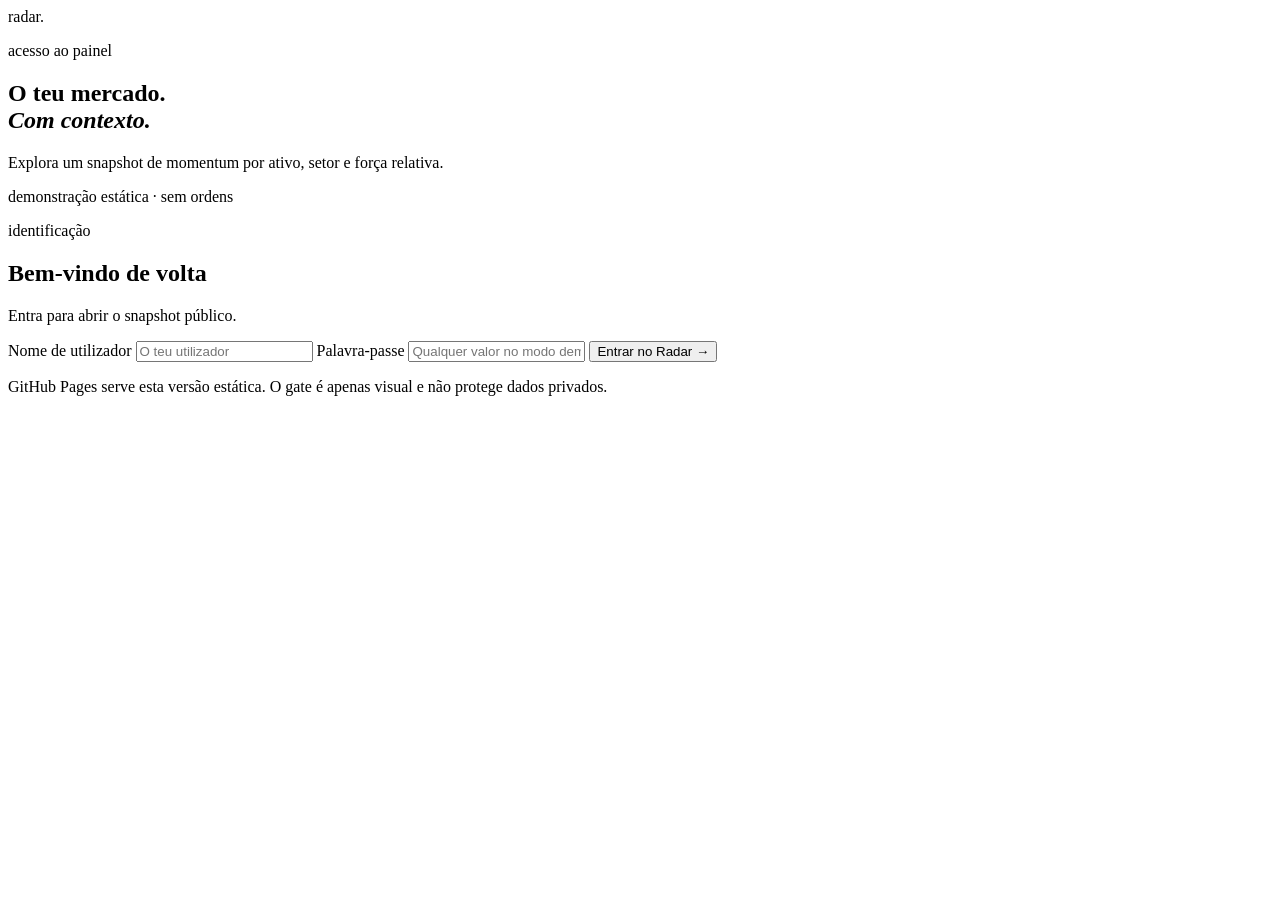
==== docs/index.html @ 60178981 "Add GitHub Pages static site" ====
<!doctype html>
<html lang="pt-PT">
<head>
  <meta charset="utf-8">
  <meta name="viewport" content="width=device-width, initial-scale=1">
  <meta name="description" content="Radar de momentum de mercado. Snapshot público de demonstração.">
  <title>Radar de momentum</title>
  <link rel="stylesheet" href="./site.css">
</head>
<body>
  <main id="login-view" class="login-shell">
    <section class="login-card">
      <div class="login-pitch">
        <div class="brand"><span class="brand-mark"><i></i><i></i><i></i></span><span>radar<span class="brand-dot">.</span></span></div>
        <div class="pitch-copy">
          <p class="eyebrow">acesso ao painel</p>
          <h1>O teu mercado.<br><em>Com contexto.</em></h1>
          <p class="lede">Explora um snapshot de momentum por ativo, setor e força relativa.</p>
        </div>
        <p class="local-badge"><span></span> demonstração estática · sem ordens</p>
      </div>
      <div class="login-form-panel">
        <p class="eyebrow">identificação</p>
        <h2>Bem-vindo de volta</h2>
        <p class="form-lede">Entra para abrir o snapshot público.</p>
        <form id="login-form">
          <label for="username">Nome de utilizador</label>
          <input id="username" name="username" autocomplete="username" placeholder="O teu utilizador" required>
          <label for="password">Palavra-passe</label>
          <input id="password" name="password" type="password" autocomplete="current-password" placeholder="Qualquer valor no modo demo" required>
          <button type="submit">Entrar no Radar <span>→</span></button>
          <p id="login-message" class="message" role="alert" aria-live="polite"></p>
        </form>
        <p class="privacy-note">GitHub Pages serve esta versão estática. O gate é apenas visual e não protege dados privados.</p>
      </div>
    </section>
  </main>

  <main id="radar-view" class="radar-shell" hidden>
    <header class="topbar">
      <a class="brand" href="#top" aria-label="Radar início"><span class="brand-mark"><i></i><i></i><i></i></span><span>radar<span class="brand-dot">.</span></span></a>
      <div class="topbar-actions"><span class="demo-tag">snapshot demo</span><button id="logout-button" class="ghost-button" type="button">Sair</button></div>
    </header>
    <section class="hero" id="top">
      <div><p class="eyebrow">leitura de mercado</p><h1>Momentum sem ruído.</h1><p id="hero-copy" class="hero-copy">A carregar o snapshot...</p></div>
      <div class="hero-score"><span>ambiente macro</span><strong id="macro-score">--</strong><small>/ 100</small></div>
    </section>
    <section class="toolbar" aria-label="Filtros">
      <label for="search">Pesquisar ativo<input id="search" type="search" placeholder="Ex.: CLOUD"></label>
      <label for="sector">Setor<select id="sector"><option>Todos</option></select></label>
      <button id="clear-filters" class="ghost-button" type="button">Limpar filtros</button>
    </section>
    <section class="summary-grid" aria-label="Resumo">
      <article><span>ativos no snapshot</span><strong id="asset-count">--</strong></article>
      <article><span>score médio</span><strong id="average-score">--</strong></article>
      <article><span>melhor leitura</span><strong id="top-asset">--</strong></article>
    </section>
    <section class="section-head"><div><p class="eyebrow">universo acompanhado</p><h2>Ativos em foco</h2></div><p id="snapshot-date" class="muted"></p></section>
    <section id="asset-grid" class="asset-grid" aria-live="polite"></section>
    <footer class="site-footer"><span>Snapshot local para demonstração. Não é aconselhamento financeiro.</span><a href="https://github.com/gabrieltaleco/momentum-radar">Código no GitHub ↗</a></footer>
  </main>
  <script src="./site.js"></script>
</body>
</html>
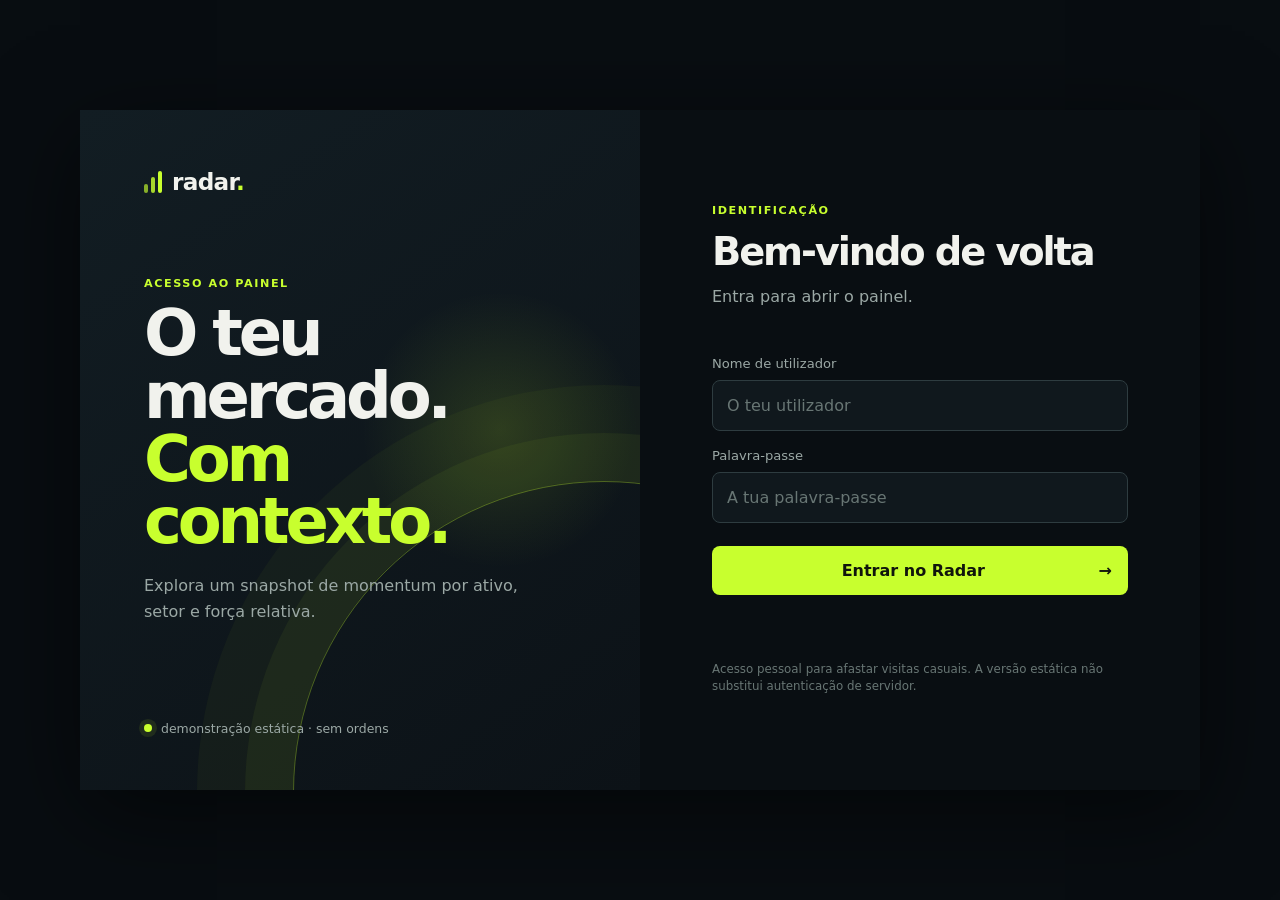
==== commit 3aaeed34: "Add lightweight Pages access gate" ====
--- a/docs/index.html
+++ b/docs/index.html
@@ -4,6 +4,7 @@
   <meta charset="utf-8">
   <meta name="viewport" content="width=device-width, initial-scale=1">
   <meta name="description" content="Radar de momentum de mercado. Snapshot público de demonstração.">
+  <meta name="robots" content="noindex, nofollow">
   <title>Radar de momentum</title>
   <link rel="stylesheet" href="./site.css">
 </head>
@@ -22,16 +23,16 @@
       <div class="login-form-panel">
         <p class="eyebrow">identificação</p>
         <h2>Bem-vindo de volta</h2>
-        <p class="form-lede">Entra para abrir o snapshot público.</p>
+        <p class="form-lede">Entra para abrir o painel.</p>
         <form id="login-form">
           <label for="username">Nome de utilizador</label>
           <input id="username" name="username" autocomplete="username" placeholder="O teu utilizador" required>
           <label for="password">Palavra-passe</label>
-          <input id="password" name="password" type="password" autocomplete="current-password" placeholder="Qualquer valor no modo demo" required>
+          <input id="password" name="password" type="password" autocomplete="current-password" placeholder="A tua palavra-passe" required>
           <button type="submit">Entrar no Radar <span>→</span></button>
           <p id="login-message" class="message" role="alert" aria-live="polite"></p>
         </form>
-        <p class="privacy-note">GitHub Pages serve esta versão estática. O gate é apenas visual e não protege dados privados.</p>
+        <p class="privacy-note">Acesso pessoal para afastar visitas casuais. A versão estática não substitui autenticação de servidor.</p>
       </div>
     </section>
   </main>
--- a/docs/site.css
+++ b/docs/site.css
@@ -0,0 +1,2 @@
+:root{color-scheme:dark;--ink:#f1f2ed;--muted:#9ba8a5;--panel:#11191e;--line:#2e3c40;--accent:#c8ff2e;--bg:#080d11;--danger:#ff9b91}
+*{box-sizing:border-box}body{margin:0;min-height:100vh;color:var(--ink);background:var(--bg);font-family:Inter,ui-sans-serif,system-ui,-apple-system,sans-serif}button,input,select{font:inherit}.login-shell{min-height:100vh;display:grid;place-items:center}.login-card{width:min(1120px,100%);min-height:680px;display:grid;grid-template-columns:1fr 1fr;background:var(--panel);box-shadow:0 24px 90px #0008}.login-pitch{position:relative;display:flex;flex-direction:column;justify-content:space-between;overflow:hidden;padding:58px 64px 42px;background:radial-gradient(circle at 75% 47%,#c8ff2e22,transparent 25%),linear-gradient(145deg,#121d23,#0c1217)}.login-pitch:after{content:"";position:absolute;width:620px;height:620px;left:38%;bottom:-46%;border:1px solid #c8ff2e55;border-radius:50%;box-shadow:0 0 0 48px #c8ff2e0d,0 0 0 96px #c8ff2e09;pointer-events:none}.brand{position:relative;z-index:1;display:flex;align-items:center;gap:10px;color:var(--ink);font-size:1.45rem;font-weight:700;letter-spacing:-.03em;text-decoration:none}.brand-dot{color:var(--accent)}.brand-mark{display:inline-flex;align-items:end;gap:3px;height:22px}.brand-mark i{display:block;width:4px;border-radius:2px;background:var(--accent)}.brand-mark i:nth-child(1){height:9px;opacity:.65}.brand-mark i:nth-child(2){height:16px;opacity:.82}.brand-mark i:nth-child(3){height:22px}.pitch-copy{position:relative;z-index:1;margin:auto 0;max-width:440px}.eyebrow{margin:0 0 12px;color:var(--accent);text-transform:uppercase;font-size:.7rem;letter-spacing:.14em;font-weight:700}.pitch-copy h1,.hero h1{margin:0;font-size:clamp(2.4rem,5vw,4.7rem);letter-spacing:-.065em;line-height:.98}.pitch-copy h1 em{color:var(--accent);font-style:normal}.lede,.form-lede{color:var(--muted);line-height:1.65;margin:20px 0 0;max-width:380px}.local-badge{position:relative;z-index:1;display:flex;align-items:center;gap:9px;color:var(--muted);font-size:.78rem}.local-badge span{width:8px;height:8px;border-radius:50%;background:var(--accent);box-shadow:0 0 0 5px #c8ff2e18}.login-form-panel{display:flex;flex-direction:column;justify-content:center;padding:64px 72px;background:#090e12}.login-form-panel h2{margin:0;font-size:clamp(1.8rem,3vw,2.8rem);letter-spacing:-.055em}.form-lede{margin-top:10px}form{display:grid;gap:9px;margin-top:38px}label{color:var(--muted);font-size:.82rem;margin-top:8px}input,select{width:100%;border:1px solid var(--line);border-radius:8px;padding:15px 14px;color:var(--ink);background:#10181d;outline:none}input::placeholder{color:#687674}input:focus,select:focus{border-color:var(--accent);box-shadow:0 0 0 3px #c8ff2e22}button{border:0;border-radius:8px;padding:15px 16px;color:#10150c;background:var(--accent);font-weight:800;cursor:pointer}button:hover{filter:brightness(1.06)}button:active{transform:translateY(1px)}form button{margin-top:14px}form button span{float:right}.message{min-height:1.2em;margin:6px 0 0;color:var(--muted);font-size:.85rem}.message.error{color:var(--danger)}.privacy-note{margin:34px 0 0;color:#687674;font-size:.74rem;line-height:1.5}.radar-shell{width:min(1240px,100%);margin:0 auto;padding:0 32px 32px}.topbar{height:84px;display:flex;align-items:center;justify-content:space-between;border-bottom:1px solid var(--line)}.topbar-actions{display:flex;gap:16px;align-items:center}.demo-tag{padding:7px 10px;border:1px solid #c8ff2e55;border-radius:99px;color:var(--accent);font-size:.72rem;text-transform:uppercase;letter-spacing:.1em}.ghost-button{padding:9px 13px;color:var(--ink);background:transparent;border:1px solid var(--line)}.hero{display:flex;align-items:end;justify-content:space-between;gap:24px;padding:72px 0 54px;border-bottom:1px solid var(--line)}.hero h1{font-size:clamp(2.8rem,7vw,6rem);max-width:720px}.hero-copy{color:var(--muted);max-width:540px;line-height:1.6}.hero-score{text-align:right}.hero-score span,.hero-score small{display:block;color:var(--muted);font-size:.74rem;text-transform:uppercase;letter-spacing:.1em}.hero-score strong{font-size:4rem;letter-spacing:-.08em;color:var(--accent)}.toolbar{display:grid;grid-template-columns:minmax(220px,1fr) minmax(180px,260px) auto;align-items:end;gap:16px;padding:28px 0}.toolbar label{margin:0}.toolbar input,.toolbar select{display:block;margin-top:8px;padding:11px 12px}.toolbar .ghost-button{color:var(--muted);padding:11px 14px}.summary-grid{display:grid;grid-template-columns:repeat(3,1fr);gap:1px;background:var(--line);border:1px solid var(--line)}.summary-grid article{padding:22px;background:var(--panel)}.summary-grid span,.asset-meta span{display:block;color:var(--muted);font-size:.74rem;text-transform:uppercase;letter-spacing:.1em}.summary-grid strong{display:block;margin-top:10px;font-size:2rem;letter-spacing:-.05em}.section-head{display:flex;justify-content:space-between;align-items:end;margin:70px 0 24px}.section-head h2{margin:0;font-size:2.2rem;letter-spacing:-.05em}.muted{color:var(--muted);font-size:.82rem}.asset-grid{display:grid;grid-template-columns:repeat(4,1fr);gap:14px}.asset-card{padding:20px;background:var(--panel);border:1px solid var(--line);border-radius:8px;transition:transform .18s,border-color .18s}.asset-card:hover{transform:translateY(-3px);border-color:#c8ff2e88}.asset-card h3{margin:0;font-size:1.35rem;letter-spacing:-.04em}.asset-sector{margin:6px 0 22px;color:var(--muted);font-size:.82rem;min-height:2.2em}.asset-meta{display:grid;grid-template-columns:1fr 1fr;gap:12px}.asset-meta strong{display:block;margin-top:4px;font-size:1.05rem}.score-bar{height:4px;margin:18px 0 14px;background:#253034;border-radius:99px;overflow:hidden}.score-bar span{display:block;height:100%;background:var(--accent)}.action{font-size:.78rem;font-weight:700}.action.buy{color:var(--accent)}.action.sell{color:var(--danger)}.action.hold{color:#b6c8ff}.asset-note{margin:14px 0 0;color:var(--muted);font-size:.78rem;line-height:1.45}.empty{grid-column:1/-1;color:var(--muted);padding:30px 0}.site-footer{display:flex;justify-content:space-between;gap:16px;padding:42px 0 0;margin-top:72px;border-top:1px solid var(--line);color:var(--muted);font-size:.78rem}.site-footer a{color:var(--accent);text-decoration:none}@media(max-width:900px){.asset-grid{grid-template-columns:repeat(2,1fr)}}@media(max-width:760px){.login-card{min-height:100vh;grid-template-columns:1fr}.login-pitch{min-height:340px;padding:34px 28px 28px}.login-form-panel{padding:42px 28px 52px}.pitch-copy{margin:54px 0 20px}.radar-shell{padding:0 18px 24px}.hero{display:block;padding:48px 0 38px}.hero-score{text-align:left;margin-top:30px}.toolbar{grid-template-columns:1fr}.summary-grid{grid-template-columns:1fr}.asset-grid{grid-template-columns:1fr}.section-head{display:block;margin-top:50px}.site-footer{display:block}.site-footer a{display:block;margin-top:12px}}
